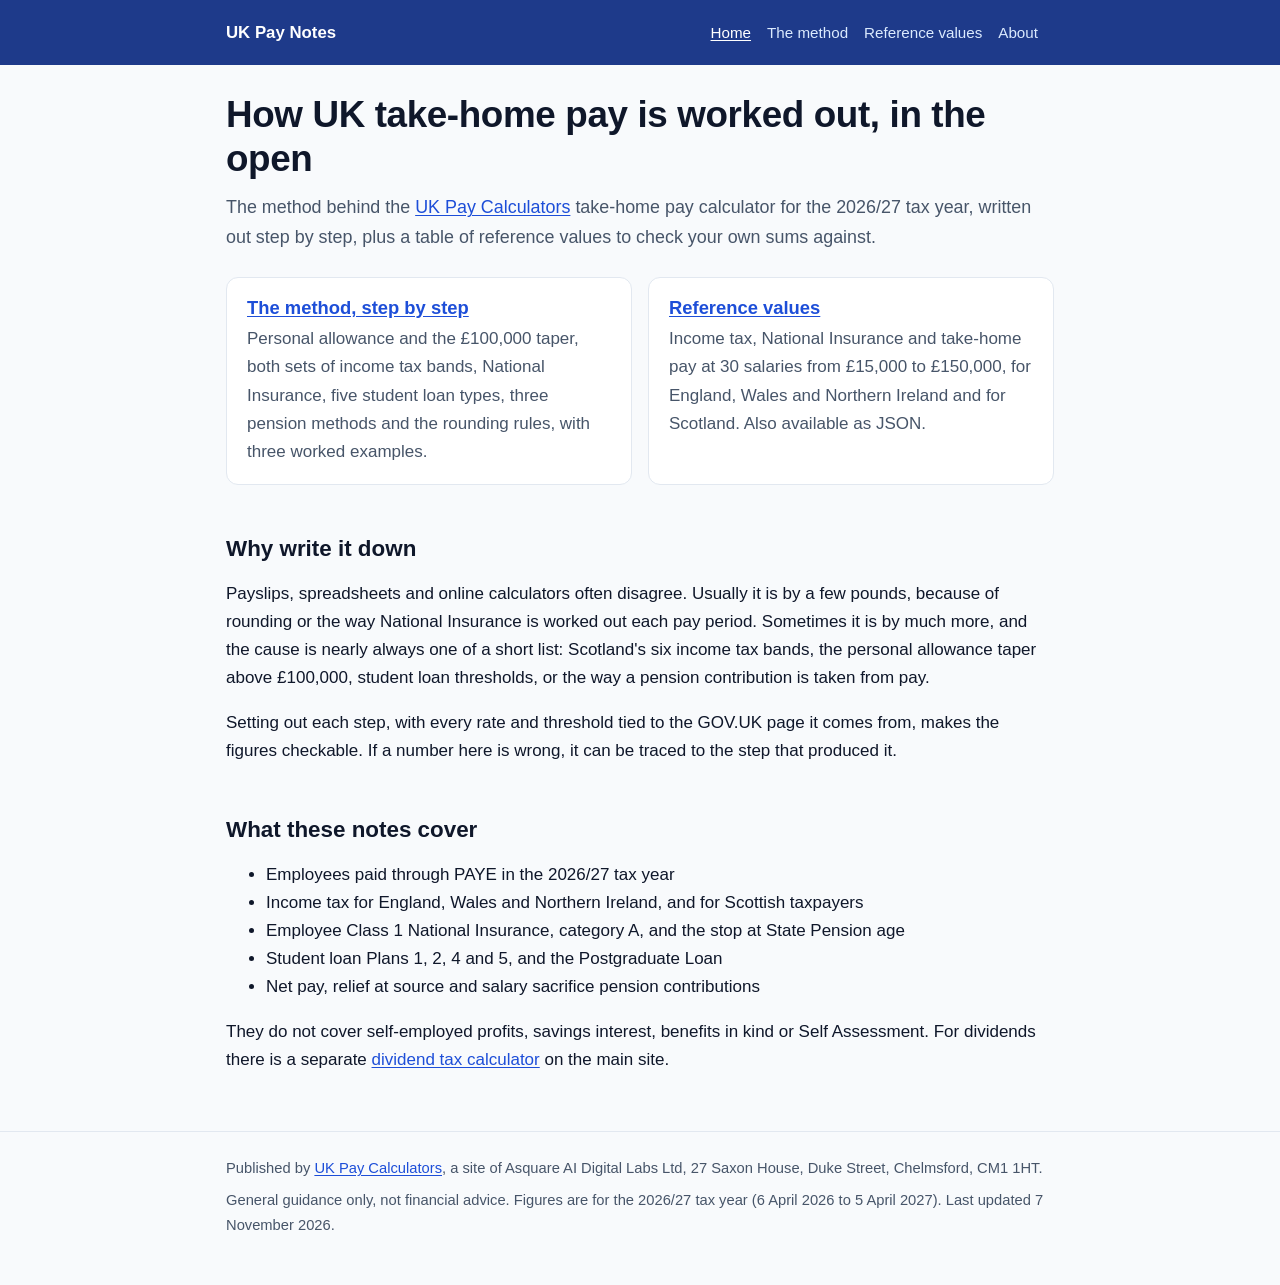
==== index.html @ 42ba42f1 "Add UK Pay Notes site: take-home pay method and reference values, 2026/27" ====
<!doctype html>
<html lang="en-GB">
<head>
<meta charset="utf-8">
<meta name="viewport" content="width=device-width, initial-scale=1">
<title>UK take-home pay: the method and reference values, 2026/27</title>
<meta name="description" content="How UK take-home pay is worked out for 2026/27, step by step, with reference values for 30 salaries in England, Wales, NI and Scotland, sourced to GOV.UK.">
<link rel="canonical" href="https://ukpaycalculators-uk.github.io/">
<link rel="icon" href="/favicon.svg" type="image/svg+xml">
<link rel="stylesheet" href="/style.css">
<meta property="og:type" content="article">
<meta property="og:title" content="UK take-home pay: the method and reference values, 2026/27">
<meta property="og:description" content="How UK take-home pay is worked out for 2026/27, step by step, with reference values for 30 salaries in England, Wales, NI and Scotland, sourced to GOV.UK.">
<meta property="og:url" content="https://ukpaycalculators-uk.github.io/">
<meta name="color-scheme" content="light dark">
</head>
<body>
<header class="top"><div class="wrap">
<a class="brand" href="/">UK Pay Notes</a>
<nav aria-label="Site"><a href="/" aria-current="page">Home</a><a href="/take-home-pay-method.html">The method</a><a href="/reference-values.html">Reference values</a><a href="/about.html">About</a></nav>
</div></header>
<main class="wrap">
<h1>How UK take-home pay is worked out, in the open</h1>
<p class="lede">The method behind the <a href="https://ukpaycalculators.co.uk/">UK Pay Calculators</a> take-home pay calculator for the 2026/27 tax year, written out step by step, plus a table of reference values to check your own sums against.</p>
<div class="cards">
<div class="card"><h2><a href="/take-home-pay-method.html">The method, step by step</a></h2><p>Personal allowance and the £100,000 taper, both sets of income tax bands, National Insurance, five student loan types, three pension methods and the rounding rules, with three worked examples.</p></div>
<div class="card"><h2><a href="/reference-values.html">Reference values</a></h2><p>Income tax, National Insurance and take-home pay at 30 salaries from £15,000 to £150,000, for England, Wales and Northern Ireland and for Scotland. Also available as JSON.</p></div>
</div>
<h2>Why write it down</h2>
<p>Payslips, spreadsheets and online calculators often disagree. Usually it is by a few pounds, because of rounding or the way National Insurance is worked out each pay period. Sometimes it is by much more, and the cause is nearly always one of a short list: Scotland's six income tax bands, the personal allowance taper above £100,000, student loan thresholds, or the way a pension contribution is taken from pay.</p>
<p>Setting out each step, with every rate and threshold tied to the GOV.UK page it comes from, makes the figures checkable. If a number here is wrong, it can be traced to the step that produced it.</p>
<h2>What these notes cover</h2>
<ul>
<li>Employees paid through PAYE in the 2026/27 tax year</li>
<li>Income tax for England, Wales and Northern Ireland, and for Scottish taxpayers</li>
<li>Employee Class 1 National Insurance, category A, and the stop at State Pension age</li>
<li>Student loan Plans 1, 2, 4 and 5, and the Postgraduate Loan</li>
<li>Net pay, relief at source and salary sacrifice pension contributions</li>
</ul>
<p>They do not cover self-employed profits, savings interest, benefits in kind or Self Assessment. For dividends there is a separate <a href="https://ukpaycalculators.co.uk/tax/dividend-tax-calculator/">dividend tax calculator</a> on the main site.</p>

</main>
<footer><div class="wrap">
<p>Published by <a href="https://ukpaycalculators.co.uk/">UK Pay Calculators</a>, a site of Asquare AI Digital Labs Ltd, 27 Saxon House, Duke Street, Chelmsford, CM1 1HT.</p>
<p>General guidance only, not financial advice. Figures are for the 2026/27 tax year (6 April 2026 to 5 April 2027). Last updated 7 November 2026.</p>
</div></footer>
</body>
</html>
---- style.css ----
:root {
  --bg: #f8fafc;
  --card: #ffffff;
  --ink: #0f172a;
  --muted: #475569;
  --line: #e2e8f0;
  --accent: #1d4ed8;
  --accent-soft: #eff6ff;
  --band: #1e3a8a;
}
@media (prefers-color-scheme: dark) {
  :root {
    --bg: #0b1220;
    --card: #111a2e;
    --ink: #e2e8f0;
    --muted: #94a3b8;
    --line: #1e293b;
    --accent: #93c5fd;
    --accent-soft: #172554;
    --band: #172554;
  }
}
* { box-sizing: border-box; }
html { -webkit-text-size-adjust: 100%; }
body {
  margin: 0;
  background: var(--bg);
  color: var(--ink);
  font: 17px/1.65 -apple-system, BlinkMacSystemFont, "Segoe UI", Roboto, Helvetica, Arial, sans-serif;
}
a { color: var(--accent); text-underline-offset: 2px; }
a:focus-visible { outline: 3px solid var(--accent); outline-offset: 2px; border-radius: 2px; }
.top { background: var(--band); color: #fff; }
.top .wrap { display: flex; flex-wrap: wrap; align-items: center; justify-content: space-between; gap: 8px 20px; padding-top: 14px; padding-bottom: 14px; }
.brand { color: #fff; font-weight: 700; text-decoration: none; font-size: 1.05rem; }
.top nav a { color: #dbeafe; text-decoration: none; margin-right: 16px; font-size: 0.95rem; display: inline-block; padding: 6px 0; }
.top nav a:hover, .top nav a[aria-current="page"] { color: #fff; text-decoration: underline; }
.wrap { max-width: 860px; margin: 0 auto; padding-left: 16px; padding-right: 16px; }
main { padding-top: 28px; padding-bottom: 40px; }
h1 { font-size: clamp(1.7rem, 1.3rem + 1.6vw, 2.3rem); line-height: 1.2; margin: 0 0 12px; letter-spacing: -0.01em; }
h2 { font-size: 1.4rem; line-height: 1.3; margin: 2.2em 0 0.5em; }
h3 { font-size: 1.12rem; margin: 1.6em 0 0.4em; }
.lede { font-size: 1.12rem; color: var(--muted); margin: 0 0 24px; }
.meta { font-size: 0.9rem; color: var(--muted); }
.cards { display: grid; grid-template-columns: repeat(auto-fit, minmax(240px, 1fr)); gap: 16px; margin: 24px 0; }
.card { background: var(--card); border: 1px solid var(--line); border-radius: 12px; padding: 18px 20px; }
.card h2 { margin: 0 0 6px; font-size: 1.15rem; }
.card p { margin: 0; color: var(--muted); }
.note { background: var(--accent-soft); border-radius: 10px; padding: 14px 16px; margin: 20px 0; }
.table-scroll { overflow-x: auto; margin: 16px 0; border: 1px solid var(--line); border-radius: 10px; background: var(--card); }
table { border-collapse: collapse; width: 100%; font-size: 0.93rem; font-variant-numeric: tabular-nums; }
caption { text-align: left; padding: 10px 12px; font-weight: 600; }
th, td { padding: 8px 12px; border-bottom: 1px solid var(--line); text-align: right; white-space: nowrap; }
th:first-child, td:first-child { text-align: left; }
thead th { background: var(--accent-soft); font-weight: 600; }
tbody tr:last-child td { border-bottom: 0; }
ol.steps > li { margin-bottom: 0.4em; }
code { font-family: ui-monospace, SFMono-Regular, Menlo, monospace; font-size: 0.92em; background: var(--accent-soft); padding: 1px 5px; border-radius: 4px; }
footer { border-top: 1px solid var(--line); padding: 24px 0 40px; color: var(--muted); font-size: 0.92rem; }
footer p { margin: 0 0 8px; }
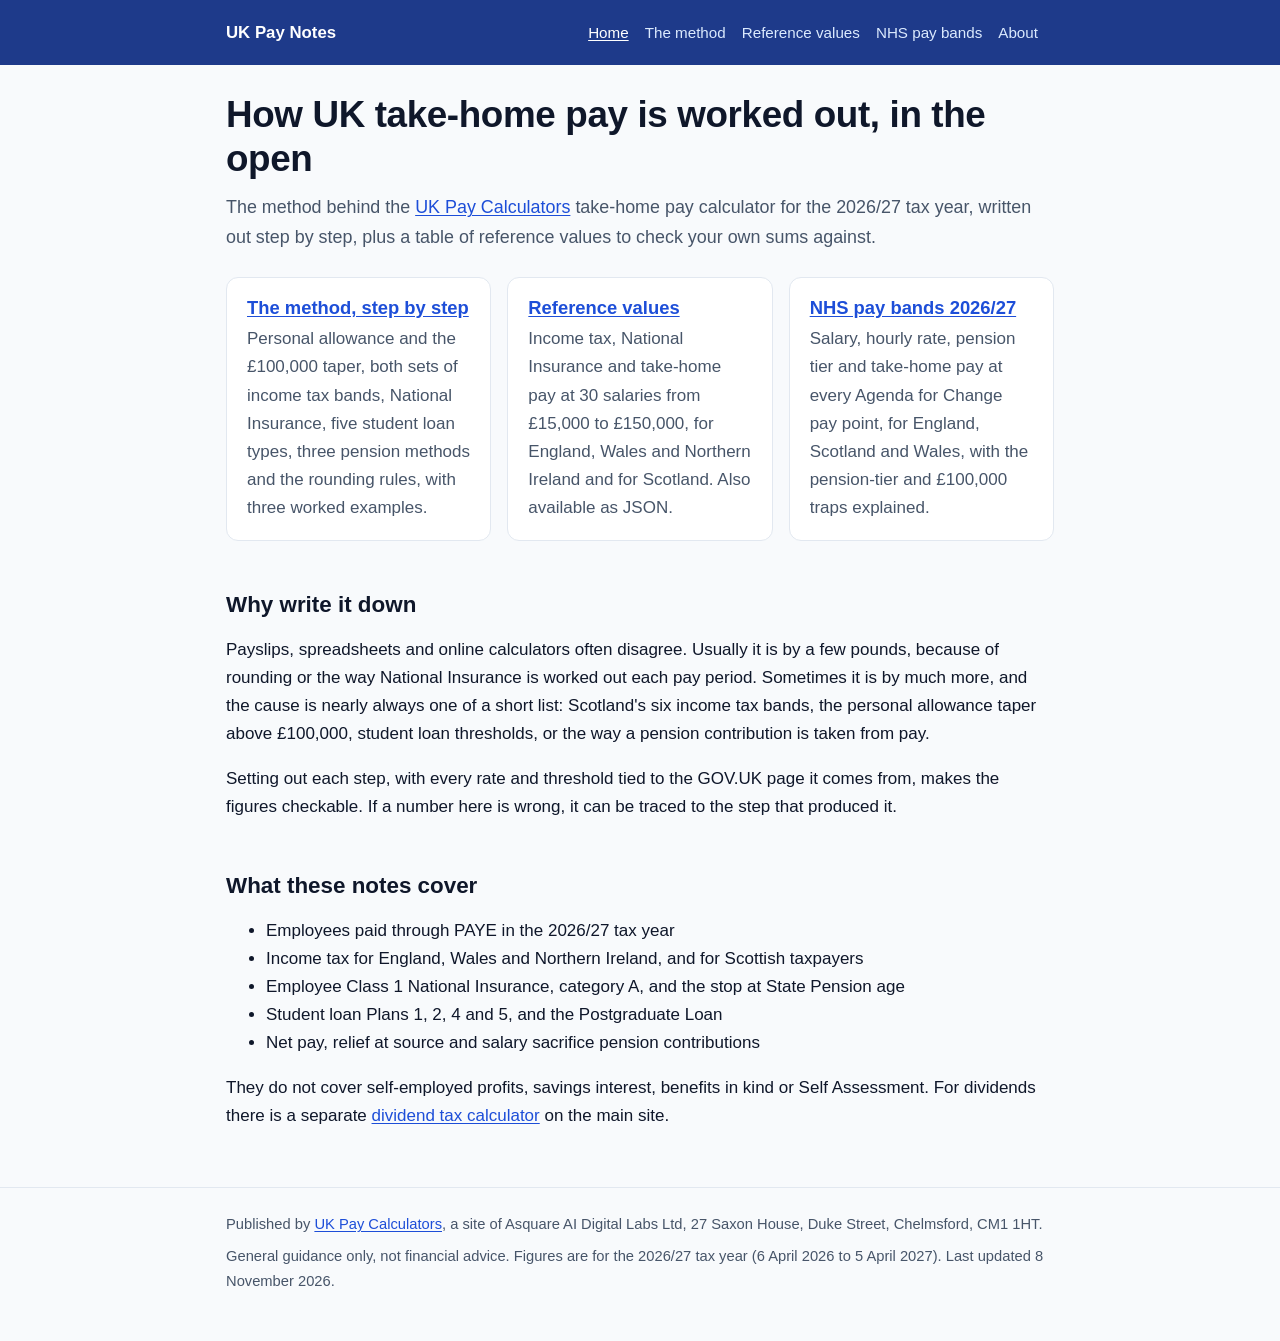
==== commit 7f2abd6a: "Add NHS pay bands 2026/27 page, link it from the nav, home and sitemap Salary, hourly rate, pension " ====
--- a/index.html
+++ b/index.html
@@ -17,7 +17,7 @@
 <body>
 <header class="top"><div class="wrap">
 <a class="brand" href="/">UK Pay Notes</a>
-<nav aria-label="Site"><a href="/" aria-current="page">Home</a><a href="/take-home-pay-method.html">The method</a><a href="/reference-values.html">Reference values</a><a href="/about.html">About</a></nav>
+<nav aria-label="Site"><a href="/" aria-current="page">Home</a><a href="/take-home-pay-method.html">The method</a><a href="/reference-values.html">Reference values</a><a href="/nhs-pay-bands-2026-27.html">NHS pay bands</a><a href="/about.html">About</a></nav>
 </div></header>
 <main class="wrap">
 <h1>How UK take-home pay is worked out, in the open</h1>
@@ -25,6 +25,7 @@
 <div class="cards">
 <div class="card"><h2><a href="/take-home-pay-method.html">The method, step by step</a></h2><p>Personal allowance and the £100,000 taper, both sets of income tax bands, National Insurance, five student loan types, three pension methods and the rounding rules, with three worked examples.</p></div>
 <div class="card"><h2><a href="/reference-values.html">Reference values</a></h2><p>Income tax, National Insurance and take-home pay at 30 salaries from £15,000 to £150,000, for England, Wales and Northern Ireland and for Scotland. Also available as JSON.</p></div>
+<div class="card"><h2><a href="/nhs-pay-bands-2026-27.html">NHS pay bands 2026/27</a></h2><p>Salary, hourly rate, pension tier and take-home pay at every Agenda for Change pay point, for England, Scotland and Wales, with the pension-tier and £100,000 traps explained.</p></div>
 </div>
 <h2>Why write it down</h2>
 <p>Payslips, spreadsheets and online calculators often disagree. Usually it is by a few pounds, because of rounding or the way National Insurance is worked out each pay period. Sometimes it is by much more, and the cause is nearly always one of a short list: Scotland's six income tax bands, the personal allowance taper above £100,000, student loan thresholds, or the way a pension contribution is taken from pay.</p>
@@ -42,7 +43,7 @@
 </main>
 <footer><div class="wrap">
 <p>Published by <a href="https://ukpaycalculators.co.uk/">UK Pay Calculators</a>, a site of Asquare AI Digital Labs Ltd, 27 Saxon House, Duke Street, Chelmsford, CM1 1HT.</p>
-<p>General guidance only, not financial advice. Figures are for the 2026/27 tax year (6 April 2026 to 5 April 2027). Last updated 7 November 2026.</p>
+<p>General guidance only, not financial advice. Figures are for the 2026/27 tax year (6 April 2026 to 5 April 2027). Last updated 8 November 2026.</p>
 </div></footer>
 </body>
 </html>
--- a/style.css
+++ b/style.css
@@ -58,3 +58,6 @@
 code { font-family: ui-monospace, SFMono-Regular, Menlo, monospace; font-size: 0.92em; background: var(--accent-soft); padding: 1px 5px; border-radius: 4px; }
 footer { border-top: 1px solid var(--line); padding: 24px 0 40px; color: var(--muted); font-size: 0.92rem; }
 footer p { margin: 0 0 8px; }
+table.bands tbody { border-top: 2px solid var(--line); }
+table.bands th[scope="rowgroup"] { text-align: left; vertical-align: top; font-weight: 600; }
+table.bands td.pt { text-align: left; }
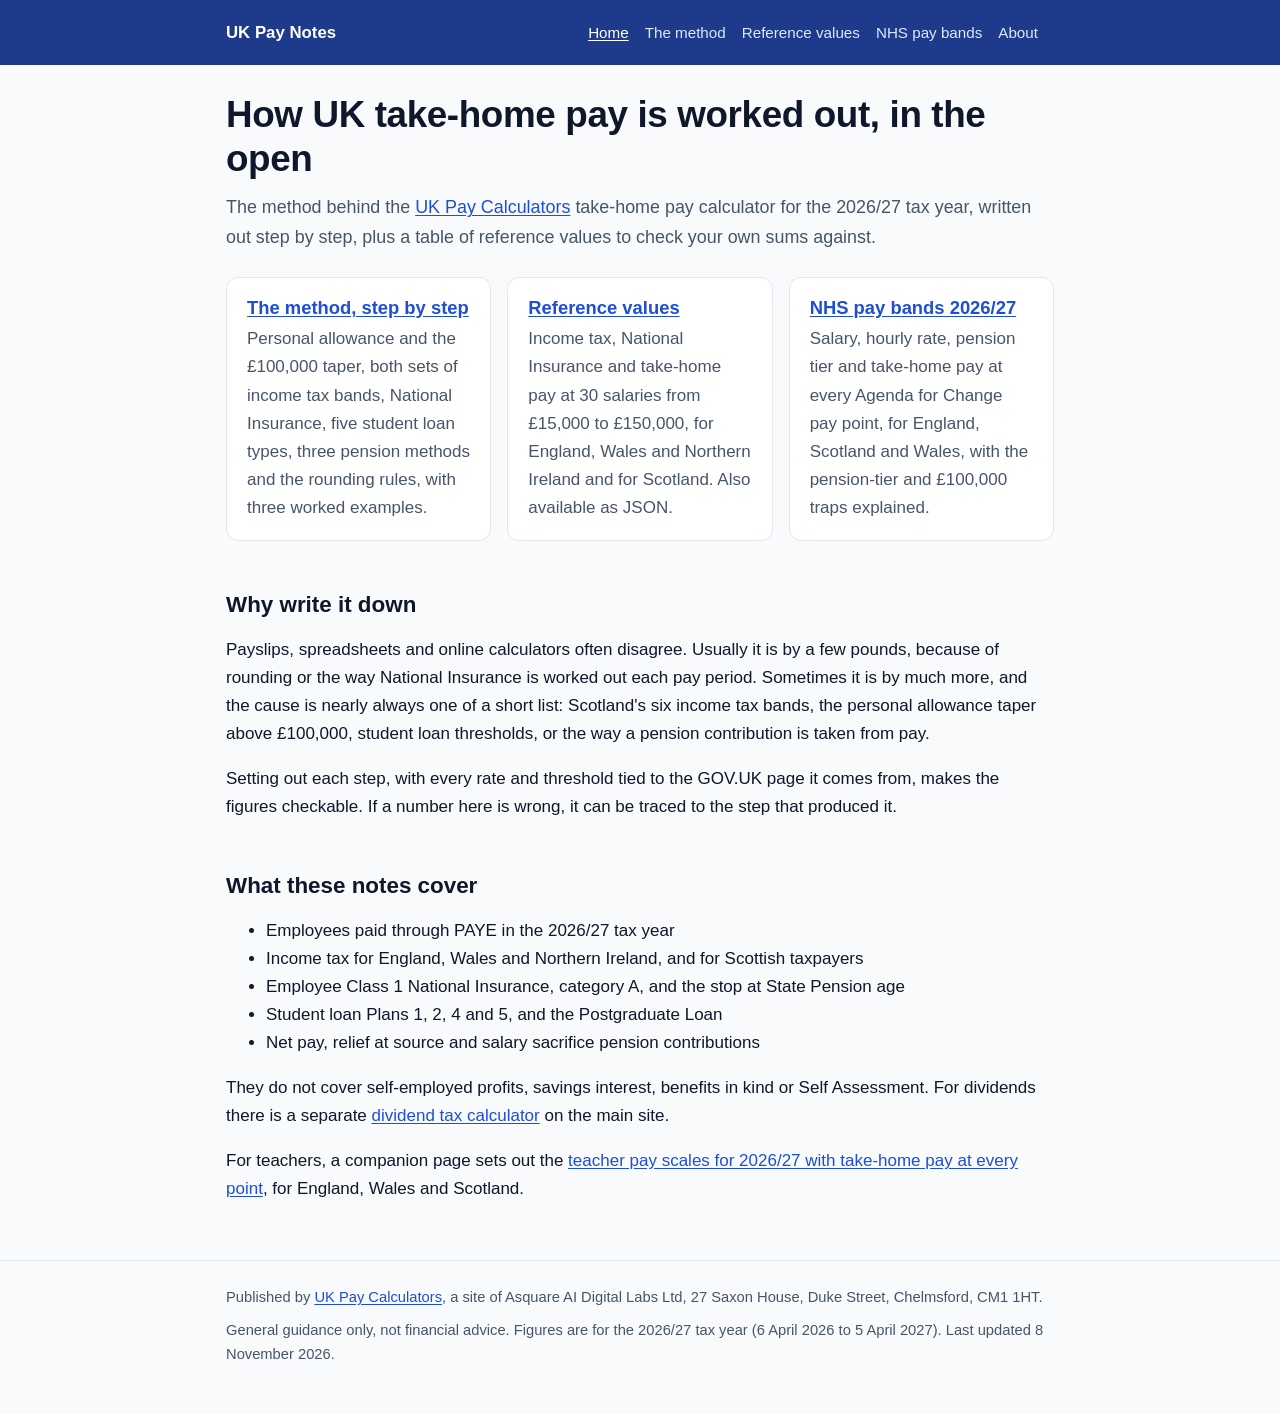
==== commit b3cc8bd8: "Link the teacher pay scales companion page from the home page" ====
--- a/index.html
+++ b/index.html
@@ -39,6 +39,7 @@
 <li>Net pay, relief at source and salary sacrifice pension contributions</li>
 </ul>
 <p>They do not cover self-employed profits, savings interest, benefits in kind or Self Assessment. For dividends there is a separate <a href="https://ukpaycalculators.co.uk/tax/dividend-tax-calculator/">dividend tax calculator</a> on the main site.</p>
+<p>For teachers, a companion page sets out the <a href="https://uk-teacher-pay.mystrikingly.com/">teacher pay scales for 2026/27 with take-home pay at every point</a>, for England, Wales and Scotland.</p>
 
 </main>
 <footer><div class="wrap">
--- a/style.css
+++ b/style.css
@@ -61,3 +61,4 @@
 table.bands tbody { border-top: 2px solid var(--line); }
 table.bands th[scope="rowgroup"] { text-align: left; vertical-align: top; font-weight: 600; }
 table.bands td.pt { text-align: left; }
+table.bands thead th:nth-child(2) { text-align: left; }
